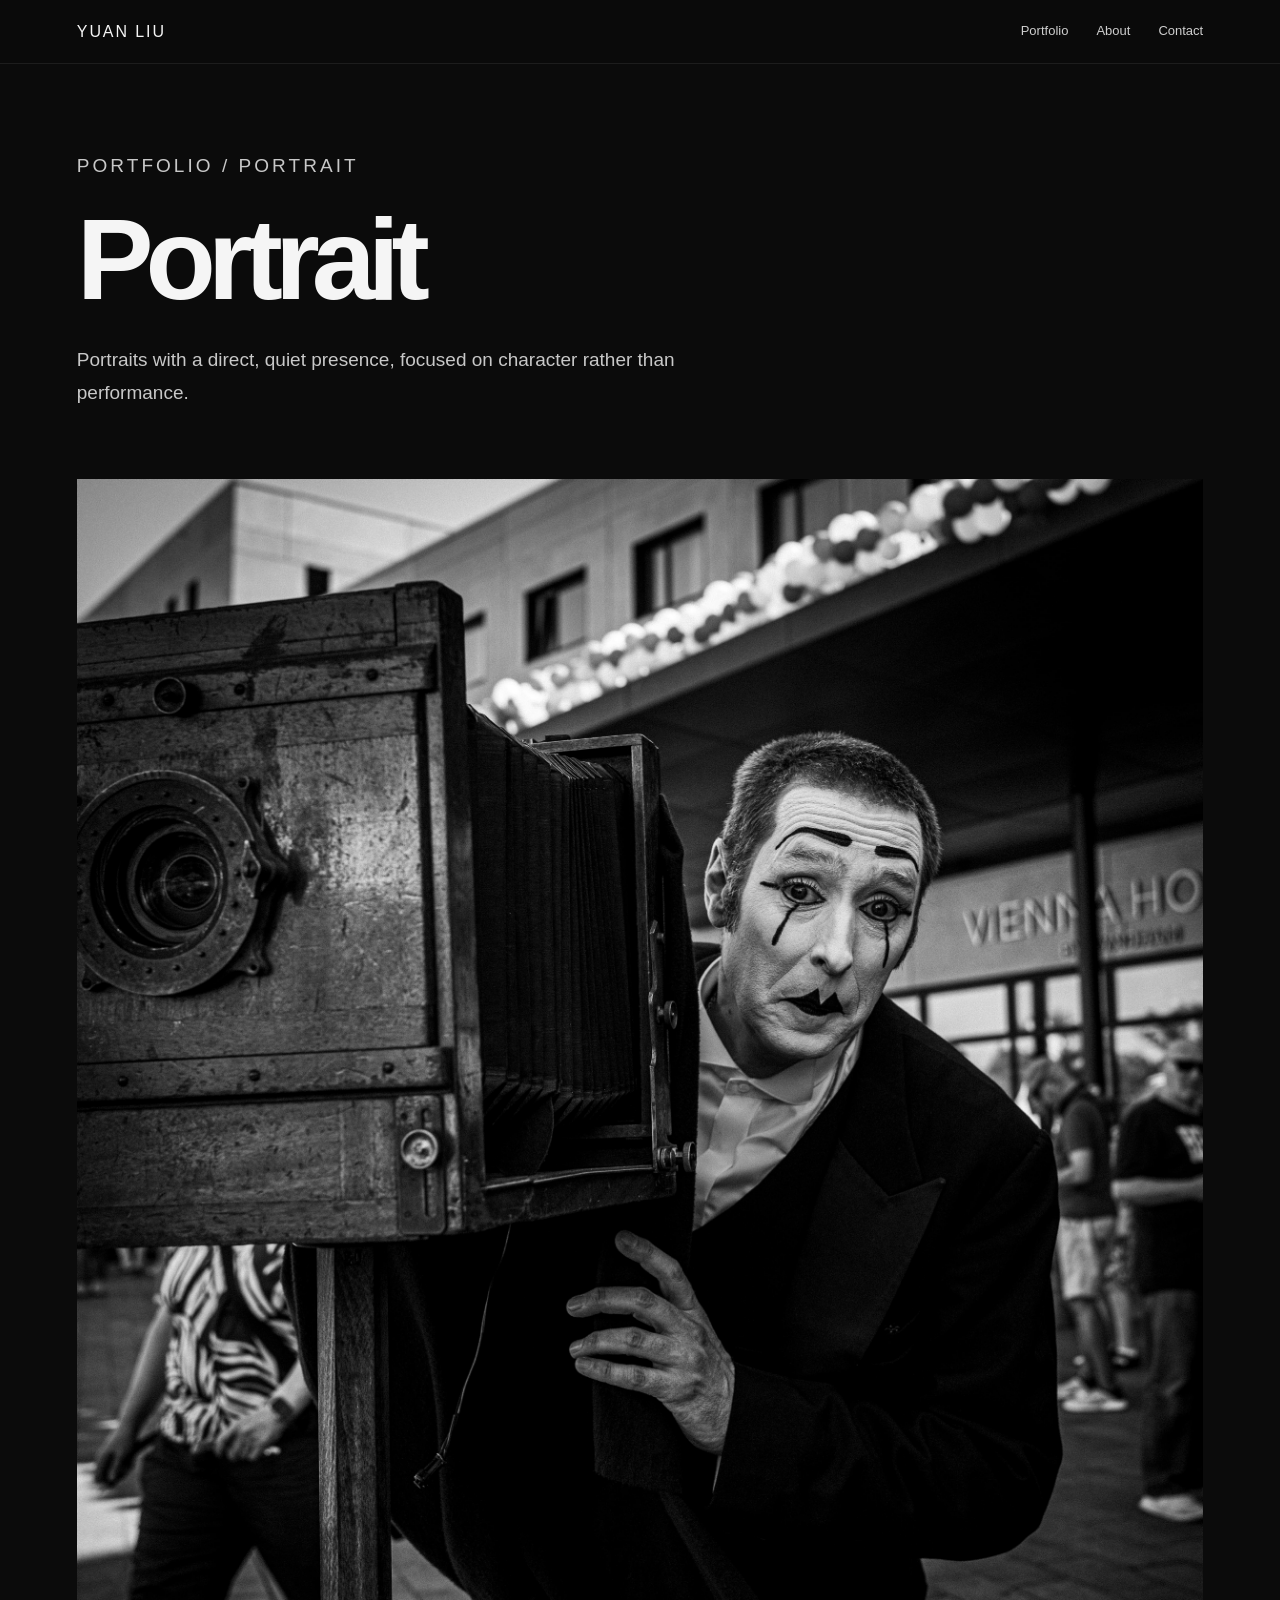
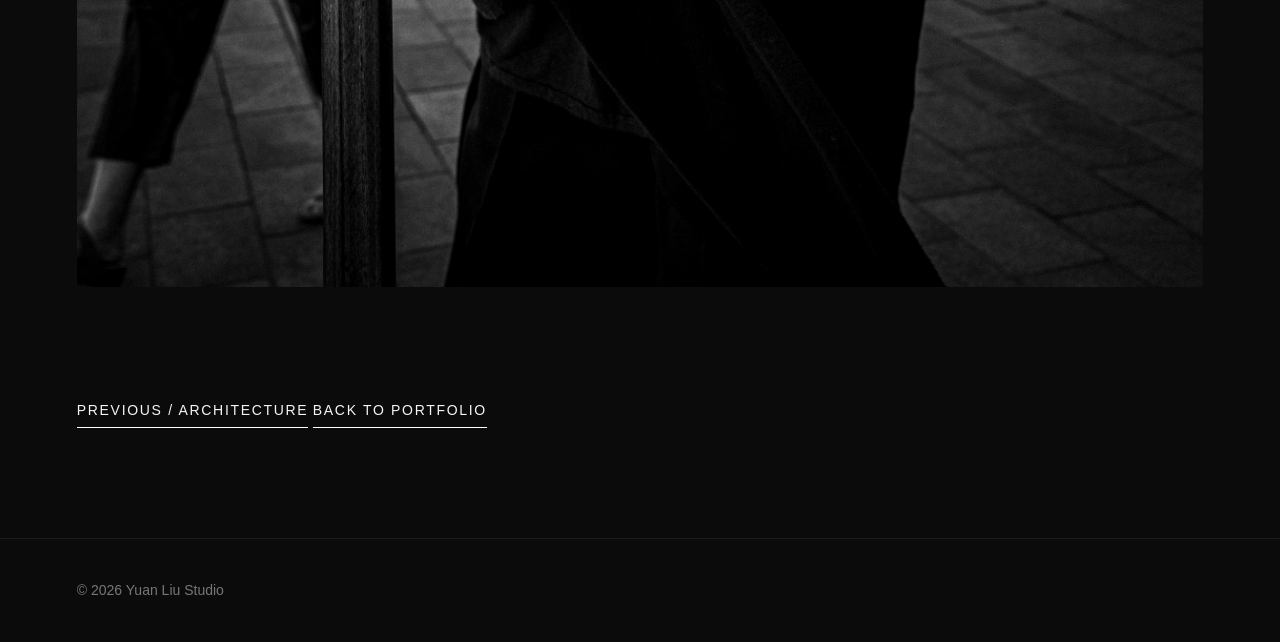
==== portrait.html @ 33d8b7b3 "Add project navigation to portrait page" ====
<!DOCTYPE html>
<html lang="en">
<head>
  <meta charset="UTF-8" />
  <meta name="viewport" content="width=device-width, initial-scale=1.0" />

  <title>Portrait — Yuan Liu Studio</title>
  <meta name="description" content="Portrait photography by Yuan Liu Studio." />

  <link rel="stylesheet" href="style.css" />
</head>

<body>
  <header class="site-header">
    <div class="logo">
      <a href="index.html">Yuan Liu</a>
    </div>
    <nav>
      <a href="index.html#portfolio">Portfolio</a>
      <a href="index.html#about">About</a>
      <a href="index.html#contact">Contact</a>
    </nav>
  </header>

  <main>
    <section class="project-hero">
      <p class="eyebrow">Portfolio / Portrait</p>
      <h1>Portrait</h1>
      <p>
        Portraits with a direct, quiet presence, focused on character rather than performance.
      </p>
    </section>

    <section class="project-gallery">
      <figure>
        <img src="images/portrait-01.jpg" alt="Portrait photography by Yuan Liu">
      </figure>
    </section>

   <section class="project-nav project-nav-grid">
  <a href="architecture.html">Previous / Architecture</a>
  <a href="index.html#portfolio">Back to Portfolio</a>
</section>
  </main>

  <footer>
    <p>© 2026 Yuan Liu Studio</p>
  </footer>
</body>
</html>
---- style.css ----
* {
  box-sizing: border-box;
  margin: 0;
  padding: 0;
}

html {
  scroll-behavior: smooth;
}

body {
  font-family: Arial, Helvetica, sans-serif;
  background: #0b0b0b;
  color: #f5f5f5;
  line-height: 1.6;
}

a {
  color: inherit;
  text-decoration: none;
}

.site-header {
  position: fixed;
  top: 0;
  left: 0;
  width: 100%;
  height: 72px;
  padding: 0 6vw;
  display: flex;
  align-items: center;
  justify-content: space-between;
  background: rgba(11, 11, 11, 0.85);
  backdrop-filter: blur(12px);
  border-bottom: 1px solid rgba(255, 255, 255, 0.08);
  z-index: 10;
}

.logo {
  font-size: 18px;
  letter-spacing: 0.08em;
  text-transform: uppercase;
}

nav {
  display: flex;
  gap: 28px;
}

nav a {
  font-size: 14px;
  color: #cfcfcf;
  transition: color 0.2s ease;
}

nav a:hover {
  color: #ffffff;
}

.hero {
  min-height: 100vh;
  padding: 160px 6vw 80px;
  display: flex;
  flex-direction: column;
  justify-content: center;
  max-width: 1100px;
}

.eyebrow {
  font-size: 13px;
  color: #a0a0a0;
  text-transform: uppercase;
  letter-spacing: 0.16em;
  margin-bottom: 24px;
}

h1 {
  font-size: clamp(48px, 8vw, 110px);
  line-height: 0.95;
  letter-spacing: -0.06em;
  max-width: 950px;
  margin-bottom: 32px;
}

.hero-text {
  max-width: 560px;
  font-size: 18px;
  color: #c8c8c8;
  margin-bottom: 40px;
}

.button {
  width: fit-content;
  padding: 14px 22px;
  border: 1px solid #ffffff;
  font-size: 14px;
  text-transform: uppercase;
  letter-spacing: 0.12em;
  transition: all 0.2s ease;
}

.button:hover {
  background: #ffffff;
  color: #0b0b0b;
}

.section {
  padding: 120px 6vw;
  border-top: 1px solid rgba(255, 255, 255, 0.08);
}

.section-title {
  margin-bottom: 48px;
}

.section-title p {
  color: #999999;
  font-size: 13px;
  text-transform: uppercase;
  letter-spacing: 0.16em;
  margin-bottom: 10px;
}

h2 {
  font-size: clamp(36px, 5vw, 72px);
  line-height: 1;
  letter-spacing: -0.04em;
}

.grid {
  display: grid;
  grid-template-columns: repeat(3, 1fr);
  gap: 28px;
}

.card {
  border: 1px solid rgba(255, 255, 255, 0.1);
  padding: 18px;
  background: #111111;
}

.image-placeholder {
  aspect-ratio: 4 / 5;
  background: linear-gradient(135deg, #1c1c1c, #3a3a3a);
  margin-bottom: 22px;
}
.portfolio-image {
  width: 100% !important;
  height: auto !important;
  aspect-ratio: auto !important;
  object-fit: contain !important;
  display: block !important;
  margin-bottom: 22px !important;
  filter: none !important;
}

.card h3 {
  font-size: 22px;
  margin-bottom: 10px;
}

.card p {
  color: #b8b8b8;
  font-size: 15px;
}

.about p,
.contact p {
  max-width: 720px;
  font-size: 20px;
  color: #c8c8c8;
}

.contact a {
  display: inline-block;
  margin-top: 24px;
  font-size: 22px;
  border-bottom: 1px solid #ffffff;
}

footer {
  padding: 40px 6vw;
  color: #777777;
  font-size: 14px;
  border-top: 1px solid rgba(255, 255, 255, 0.08);
}

@media (max-width: 800px) {
  .site-header {
    height: auto;
    padding: 22px 6vw;
    flex-direction: column;
    align-items: flex-start;
    gap: 16px;
  }

  nav {
    gap: 18px;
  }

  .hero {
    padding-top: 180px;
  }

  .grid {
    grid-template-columns: 1fr;
  }

  h1 {
    font-size: 52px;
  }
}
/* Portfolio refinement */

.grid {
  display: grid;
  grid-template-columns: repeat(3, minmax(0, 1fr));
  gap: clamp(32px, 4vw, 64px);
  align-items: start;
}

.card {
  border: none !important;
  background: transparent !important;
  padding: 0 !important;
}

.portfolio-image {
  width: 100% !important;
  height: auto !important;
  aspect-ratio: auto !important;
  object-fit: contain !important;
  display: block !important;
  margin-bottom: 26px !important;
  filter: none !important;
  background: #111111;
}

.card h3 {
  font-size: 22px;
  line-height: 1.1;
  margin-bottom: 14px;
  font-weight: 600;
  letter-spacing: -0.02em;
}

.card p {
  max-width: 360px;
  color: #b8b8b8;
  font-size: 15px;
  line-height: 1.7;
}

.card:hover .portfolio-image {
  opacity: 0.92;
  transition: opacity 0.25s ease;
}

@media (max-width: 900px) {
  .grid {
    grid-template-columns: 1fr;
    gap: 72px;
  }

  .card p {
    max-width: 100%;
  }
}
/* Hero refinement */

.hero {
  max-width: none !important;
  min-height: 100vh;
  padding: 150px 6vw 90px !important;
  display: grid !important;
  grid-template-columns: 0.9fr 1.1fr;
  gap: clamp(40px, 6vw, 96px);
  align-items: center;
}

.hero-copy {
  max-width: 760px;
}

.hero-visual {
  margin: 0;
}

.hero-visual img {
  width: 100%;
  height: auto;
  display: block;
}

@media (max-width: 900px) {
  .hero {
    grid-template-columns: 1fr;
    padding-top: 180px !important;
  }

  .hero-visual {
    order: -1;
  }
}
/* Hero correction: quieter and cleaner */

.hero {
  min-height: auto !important;
  padding: 140px 6vw 110px !important;
  display: grid !important;
  grid-template-columns: 1fr 0.82fr !important;
  gap: clamp(48px, 7vw, 120px) !important;
  align-items: start !important;
}

.hero-copy {
  max-width: 760px !important;
  position: relative;
  z-index: 2;
}

.hero h1 {
  font-size: clamp(56px, 6.8vw, 92px) !important;
  line-height: 0.95 !important;
  letter-spacing: -0.06em !important;
  margin-bottom: 34px !important;
}

.hero-text {
  max-width: 620px !important;
  margin-bottom: 38px !important;
}

.button {
  position: relative;
  z-index: 3;
}

.hero-visual {
  margin: 20px 0 0 0 !important;
  max-width: 520px !important;
  justify-self: end !important;
}

.hero-visual img {
  width: 100% !important;
  height: auto !important;
  display: block !important;
}

@media (max-width: 900px) {
  .hero {
    grid-template-columns: 1fr !important;
    padding: 130px 6vw 80px !important;
  }

  .hero h1 {
    font-size: clamp(46px, 13vw, 72px) !important;
  }

  .hero-visual {
    max-width: 100% !important;
    justify-self: start !important;
    margin-top: 48px !important;
  }
}
/* Final hero typography refinement */

.hero h1 {
  font-size: clamp(52px, 6vw, 82px) !important;
  line-height: 0.98 !important;
  letter-spacing: -0.055em !important;
  max-width: 720px !important;
}

.hero-text {
  font-size: 17px !important;
  line-height: 1.7 !important;
  color: #c9c9c9 !important;
  max-width: 560px !important;
}

.eyebrow {
  color: #9a9a9a !important;
}

.site-header {
  height: 64px !important;
}

.logo {
  font-size: 16px !important;
  letter-spacing: 0.12em !important;
}

nav a {
  font-size: 13px !important;
}
/* Hero version: larger image, stronger visual presence */

.hero {
  min-height: calc(100vh - 64px) !important;
  padding: 125px 5.5vw 105px !important;
  display: grid !important;
  grid-template-columns: minmax(360px, 0.78fr) minmax(560px, 1.22fr) !important;
  gap: clamp(56px, 7vw, 130px) !important;
  align-items: center !important;
}

.hero-copy {
  max-width: 700px !important;
  position: relative;
  z-index: 2;
}

.hero h1 {
  font-size: clamp(58px, 6.4vw, 94px) !important;
  line-height: 0.96 !important;
  letter-spacing: -0.06em !important;
  max-width: 700px !important;
  margin-bottom: 34px !important;
}

.hero-text {
  font-size: 17px !important;
  line-height: 1.7 !important;
  color: #c9c9c9 !important;
  max-width: 560px !important;
  margin-bottom: 38px !important;
}

.hero-visual {
  margin: 0 !important;
  width: 100% !important;
  max-width: 820px !important;
  justify-self: end !important;
}

.hero-visual img {
  width: 100% !important;
  height: auto !important;
  display: block !important;
}

.button {
  position: relative;
  z-index: 3;
}

@media (max-width: 1050px) {
  .hero {
    grid-template-columns: 1fr !important;
    padding: 120px 6vw 85px !important;
    min-height: auto !important;
  }

  .hero h1 {
    font-size: clamp(48px, 12vw, 76px) !important;
    max-width: 760px !important;
  }

  .hero-visual {
    max-width: 100% !important;
    justify-self: start !important;
    margin-top: 48px !important;
  }
}
/* Mobile refinement */

@media (max-width: 700px) {
  .site-header {
    height: auto !important;
    padding: 20px 6vw !important;
    flex-direction: column !important;
    align-items: flex-start !important;
    gap: 16px !important;
  }

  nav {
    gap: 20px !important;
    flex-wrap: wrap !important;
  }

  nav a {
    font-size: 13px !important;
  }

  .hero {
    padding: 130px 6vw 72px !important;
    gap: 42px !important;
  }

  .hero h1 {
    font-size: clamp(44px, 15vw, 64px) !important;
    line-height: 0.98 !important;
    letter-spacing: -0.055em !important;
  }

  .hero-text {
    font-size: 16px !important;
    line-height: 1.7 !important;
  }

  .hero-visual {
    margin-top: 20px !important;
  }

  .section {
    padding: 82px 6vw !important;
  }

  h2 {
    font-size: clamp(38px, 13vw, 58px) !important;
  }

  .grid {
    grid-template-columns: 1fr !important;
    gap: 64px !important;
  }

  .card p {
    font-size: 15px !important;
    line-height: 1.7 !important;
  }
}
/* Contact links */

.contact-links {
  display: flex;
  flex-direction: column;
  align-items: flex-start;
  gap: 14px;
  margin-top: 24px;
}

.contact-links a {
  font-size: 22px;
  border-bottom: 1px solid #ffffff;
  width: fit-content;
}

.contact-links a:hover {
  opacity: 0.7;
}

@media (max-width: 700px) {
  .contact-links a {
    font-size: 18px;
  }
}
/* Refined contact section */

.contact-links {
  display: grid !important;
  grid-template-columns: 1fr !important;
  gap: 0 !important;
  max-width: 720px !important;
  margin-top: 36px !important;
}

.contact-link {
  display: flex !important;
  align-items: center !important;
  justify-content: space-between !important;
  gap: 32px !important;
  padding: 20px 0 !important;
  border-bottom: 1px solid rgba(255, 255, 255, 0.22) !important;
  text-decoration: none !important;
  font-size: 18px !important;
  line-height: 1.4 !important;
}

.contact-link:first-child {
  border-top: 1px solid rgba(255, 255, 255, 0.22) !important;
}

.contact-link span {
  color: #8f8f8f !important;
  font-size: 12px !important;
  letter-spacing: 0.16em !important;
  text-transform: uppercase !important;
  min-width: 120px !important;
}

.contact-link strong {
  color: #f5f5f5 !important;
  font-size: clamp(18px, 2vw, 24px) !important;
  font-weight: 400 !important;
  text-align: right !important;
}

.contact-link:hover strong {
  opacity: 0.7 !important;
}

@media (max-width: 700px) {
  .contact-link {
    align-items: flex-start !important;
    flex-direction: column !important;
    gap: 8px !important;
    padding: 18px 0 !important;
  }

  .contact-link strong {
    text-align: left !important;
    font-size: 18px !important;
  }
}
/* Refined about section */

.about-layout {
  display: grid !important;
  grid-template-columns: 1.2fr 0.8fr !important;
  gap: clamp(48px, 7vw, 120px) !important;
  align-items: start !important;
  max-width: 1180px !important;
}

.about-main {
  max-width: 760px !important;
}

.about-main p {
  font-size: clamp(22px, 2.4vw, 34px) !important;
  line-height: 1.35 !important;
  letter-spacing: -0.035em !important;
  color: #f1f1f1 !important;
  margin-bottom: 30px !important;
}

.about-details {
  border-top: 1px solid rgba(255, 255, 255, 0.22) !important;
}

.about-details div {
  padding: 22px 0 !important;
  border-bottom: 1px solid rgba(255, 255, 255, 0.16) !important;
}

.about-details span {
  display: block !important;
  color: #8f8f8f !important;
  font-size: 12px !important;
  letter-spacing: 0.16em !important;
  text-transform: uppercase !important;
  margin-bottom: 8px !important;
}

.about-details strong {
  display: block !important;
  color: #f5f5f5 !important;
  font-size: 17px !important;
  font-weight: 400 !important;
  line-height: 1.5 !important;
}

@media (max-width: 900px) {
  .about-layout {
    grid-template-columns: 1fr !important;
    gap: 48px !important;
  }

  .about-main p {
    font-size: 22px !important;
    line-height: 1.45 !important;
  }
}
/* Final contact refinement */

.contact p {
  max-width: 680px !important;
  font-size: 20px !important;
  color: #c8c8c8 !important;
}

.contact-links {
  display: grid !important;
  grid-template-columns: 1fr !important;
  gap: 0 !important;
  max-width: 760px !important;
  margin-top: 42px !important;
}

.contact-link {
  display: grid !important;
  grid-template-columns: 160px 1fr !important;
  align-items: center !important;
  gap: 32px !important;
  padding: 24px 0 !important;
  border-top: none !important;
  border-bottom: 1px solid rgba(255, 255, 255, 0.22) !important;
  text-decoration: none !important;
}

.contact-link:first-child {
  border-top: 1px solid rgba(255, 255, 255, 0.22) !important;
}

.contact-link span {
  color: #8f8f8f !important;
  font-size: 12px !important;
  letter-spacing: 0.16em !important;
  text-transform: uppercase !important;
}

.contact-link strong {
  color: #f5f5f5 !important;
  font-size: clamp(18px, 2.1vw, 26px) !important;
  font-weight: 400 !important;
  line-height: 1.35 !important;
  text-align: left !important;
}

.contact-link:hover strong {
  opacity: 0.68 !important;
}

@media (max-width: 700px) {
  .contact-links {
    margin-top: 32px !important;
  }

  .contact-link {
    grid-template-columns: 1fr !important;
    gap: 8px !important;
    padding: 20px 0 !important;
  }

  .contact-link strong {
    font-size: 18px !important;
    word-break: break-word !important;
  }
}
/* Final about refinement */

.about-layout {
  display: grid !important;
  grid-template-columns: 1.15fr 0.85fr !important;
  gap: clamp(56px, 8vw, 130px) !important;
  align-items: start !important;
  max-width: 1200px !important;
}

.about-main {
  max-width: 760px !important;
}

.about-main p {
  font-size: clamp(21px, 2.1vw, 30px) !important;
  line-height: 1.45 !important;
  letter-spacing: -0.035em !important;
  color: #f1f1f1 !important;
  margin-bottom: 34px !important;
}

.about-details {
  border-top: 1px solid rgba(255, 255, 255, 0.22) !important;
}

.about-details div {
  padding: 22px 0 !important;
  border-bottom: 1px solid rgba(255, 255, 255, 0.16) !important;
}

.about-details span {
  display: block !important;
  color: #8f8f8f !important;
  font-size: 12px !important;
  letter-spacing: 0.16em !important;
  text-transform: uppercase !important;
  margin-bottom: 8px !important;
}

.about-details strong {
  display: block !important;
  color: #f5f5f5 !important;
  font-size: 17px !important;
  font-weight: 400 !important;
  line-height: 1.5 !important;
}

@media (max-width: 900px) {
  .about-layout {
    grid-template-columns: 1fr !important;
    gap: 52px !important;
  }

  .about-main p {
    font-size: 21px !important;
    line-height: 1.5 !important;
  }
}
/* Smaller and quieter about typography */

.about-refined .section-title h2 {
  font-size: clamp(48px, 5.2vw, 76px) !important;
  line-height: 1 !important;
}

.about-main {
  max-width: 700px !important;
}

.about-main p {
  font-size: clamp(18px, 1.65vw, 24px) !important;
  line-height: 1.58 !important;
  letter-spacing: -0.025em !important;
  color: #eeeeee !important;
  margin-bottom: 26px !important;
}

.about-layout {
  display: grid !important;
  grid-template-columns: 1.1fr 0.9fr !important;
  gap: clamp(56px, 8vw, 130px) !important;
  align-items: start !important;
  max-width: 1180px !important;
}

.about-details strong {
  font-size: 16px !important;
  line-height: 1.5 !important;
}

@media (max-width: 900px) {
  .about-main p {
    font-size: 18px !important;
    line-height: 1.6 !important;
  }

  .about-refined .section-title h2 {
    font-size: clamp(42px, 13vw, 60px) !important;
  }
}
/* Final mobile refinement */

@media (max-width: 700px) {
  body {
    overflow-x: hidden !important;
  }

  .site-header {
    height: auto !important;
    padding: 18px 6vw !important;
    flex-direction: column !important;
    align-items: flex-start !important;
    gap: 14px !important;
  }

  .logo {
    font-size: 15px !important;
    letter-spacing: 0.12em !important;
  }

  nav {
    gap: 18px !important;
    flex-wrap: wrap !important;
  }

  nav a {
    font-size: 13px !important;
  }

  .hero {
    grid-template-columns: 1fr !important;
    padding: 130px 6vw 76px !important;
    gap: 44px !important;
    min-height: auto !important;
  }

  .hero h1 {
    font-size: clamp(42px, 14vw, 62px) !important;
    line-height: 0.98 !important;
    letter-spacing: -0.055em !important;
    max-width: 100% !important;
  }

  .hero-text {
    font-size: 16px !important;
    line-height: 1.7 !important;
    max-width: 100% !important;
  }

  .button {
    font-size: 12px !important;
    padding: 13px 18px !important;
  }

  .hero-visual {
    max-width: 100% !important;
    margin-top: 10px !important;
  }

  .section {
    padding: 78px 6vw !important;
  }

  .section-title {
    margin-bottom: 36px !important;
  }

  .section-title p {
    font-size: 12px !important;
  }

  h2 {
    font-size: clamp(40px, 13vw, 58px) !important;
    line-height: 1 !important;
  }

  .grid {
    grid-template-columns: 1fr !important;
    gap: 64px !important;
  }

  .card h3 {
    font-size: 22px !important;
  }

  .card p {
    font-size: 15px !important;
    line-height: 1.7 !important;
  }

  .about-layout {
    grid-template-columns: 1fr !important;
    gap: 48px !important;
  }

  .about-main p {
    font-size: 18px !important;
    line-height: 1.6 !important;
    letter-spacing: -0.015em !important;
  }

  .about-details strong {
    font-size: 15px !important;
  }

  .contact p {
    font-size: 17px !important;
    line-height: 1.6 !important;
  }

  .contact-link {
    grid-template-columns: 1fr !important;
    gap: 8px !important;
    padding: 20px 0 !important;
  }

  .contact-link strong {
    font-size: 18px !important;
    word-break: break-word !important;
  }

  footer {
    padding: 34px 6vw !important;
    font-size: 13px !important;
  }
}
/* Project pages */

.project-hero {
  padding: 150px 6vw 70px !important;
  max-width: 980px !important;
}

.project-hero h1 {
  font-size: clamp(64px, 9vw, 130px) !important;
  line-height: 0.92 !important;
  letter-spacing: -0.07em !important;
  margin-bottom: 32px !important;
}

.project-hero p {
  max-width: 620px !important;
  font-size: 19px !important;
  line-height: 1.7 !important;
  color: #c8c8c8 !important;
}

.project-gallery {
  padding: 0 6vw 110px !important;
}

.project-gallery figure {
  margin: 0 !important;
  max-width: 1200px !important;
}

.project-gallery img {
  width: 100% !important;
  height: auto !important;
  display: block !important;
}

.project-nav {
  padding: 0 6vw 110px !important;
}

.project-nav a {
  display: inline-block !important;
  font-size: 14px !important;
  letter-spacing: 0.12em !important;
  text-transform: uppercase !important;
  border-bottom: 1px solid #ffffff !important;
  padding-bottom: 6px !important;
}

@media (max-width: 700px) {
  .project-hero {
    padding: 130px 6vw 56px !important;
  }

  .project-hero h1 {
    font-size: clamp(54px, 18vw, 86px) !important;
  }

  .project-hero p {
    font-size: 17px !important;
  }

  .project-gallery {
    padding-bottom: 82px !important;
  }
}
/* Clickable portfolio cards */

.portfolio-card-link {
  display: block !important;
  color: inherit !important;
  text-decoration: none !important;
}

.portfolio-card-link:hover .portfolio-image {
  opacity: 0.82 !important;
}

.portfolio-card-link:hover h3 {
  opacity: 0.72 !important;
}
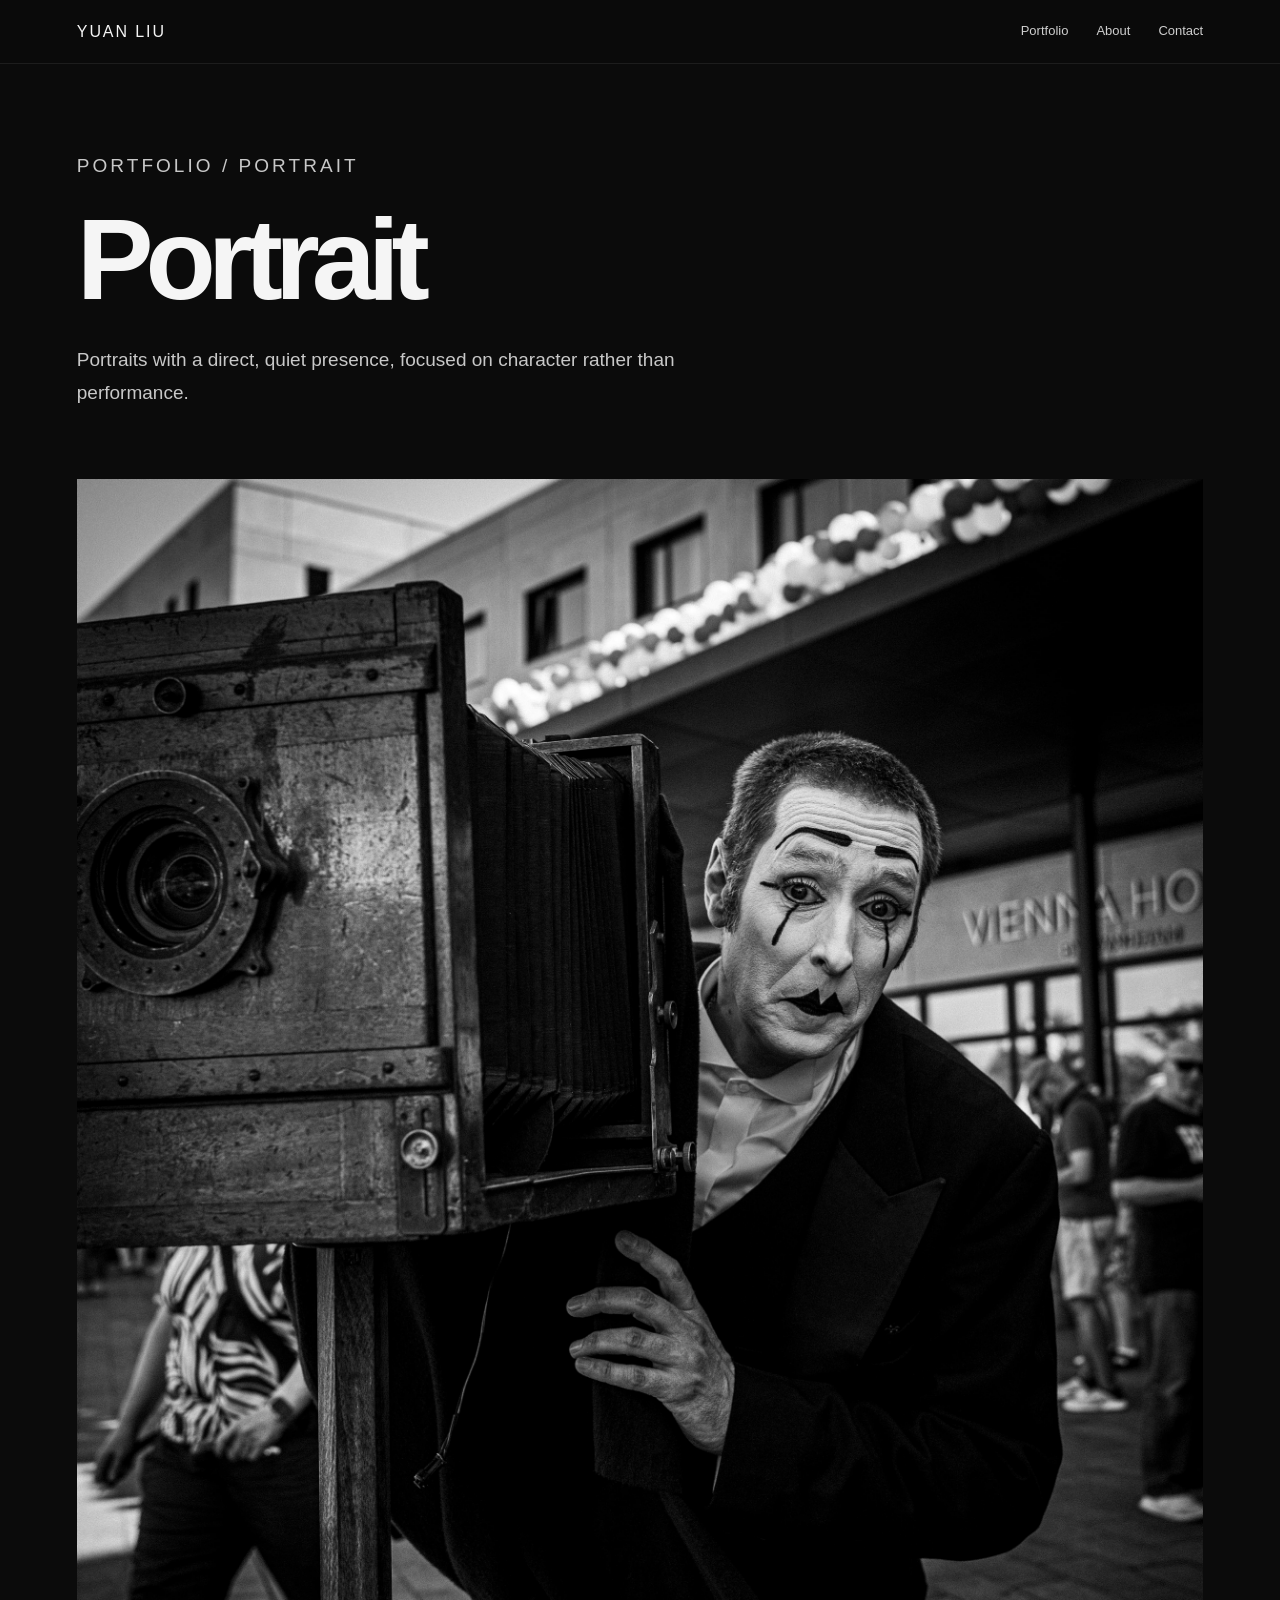
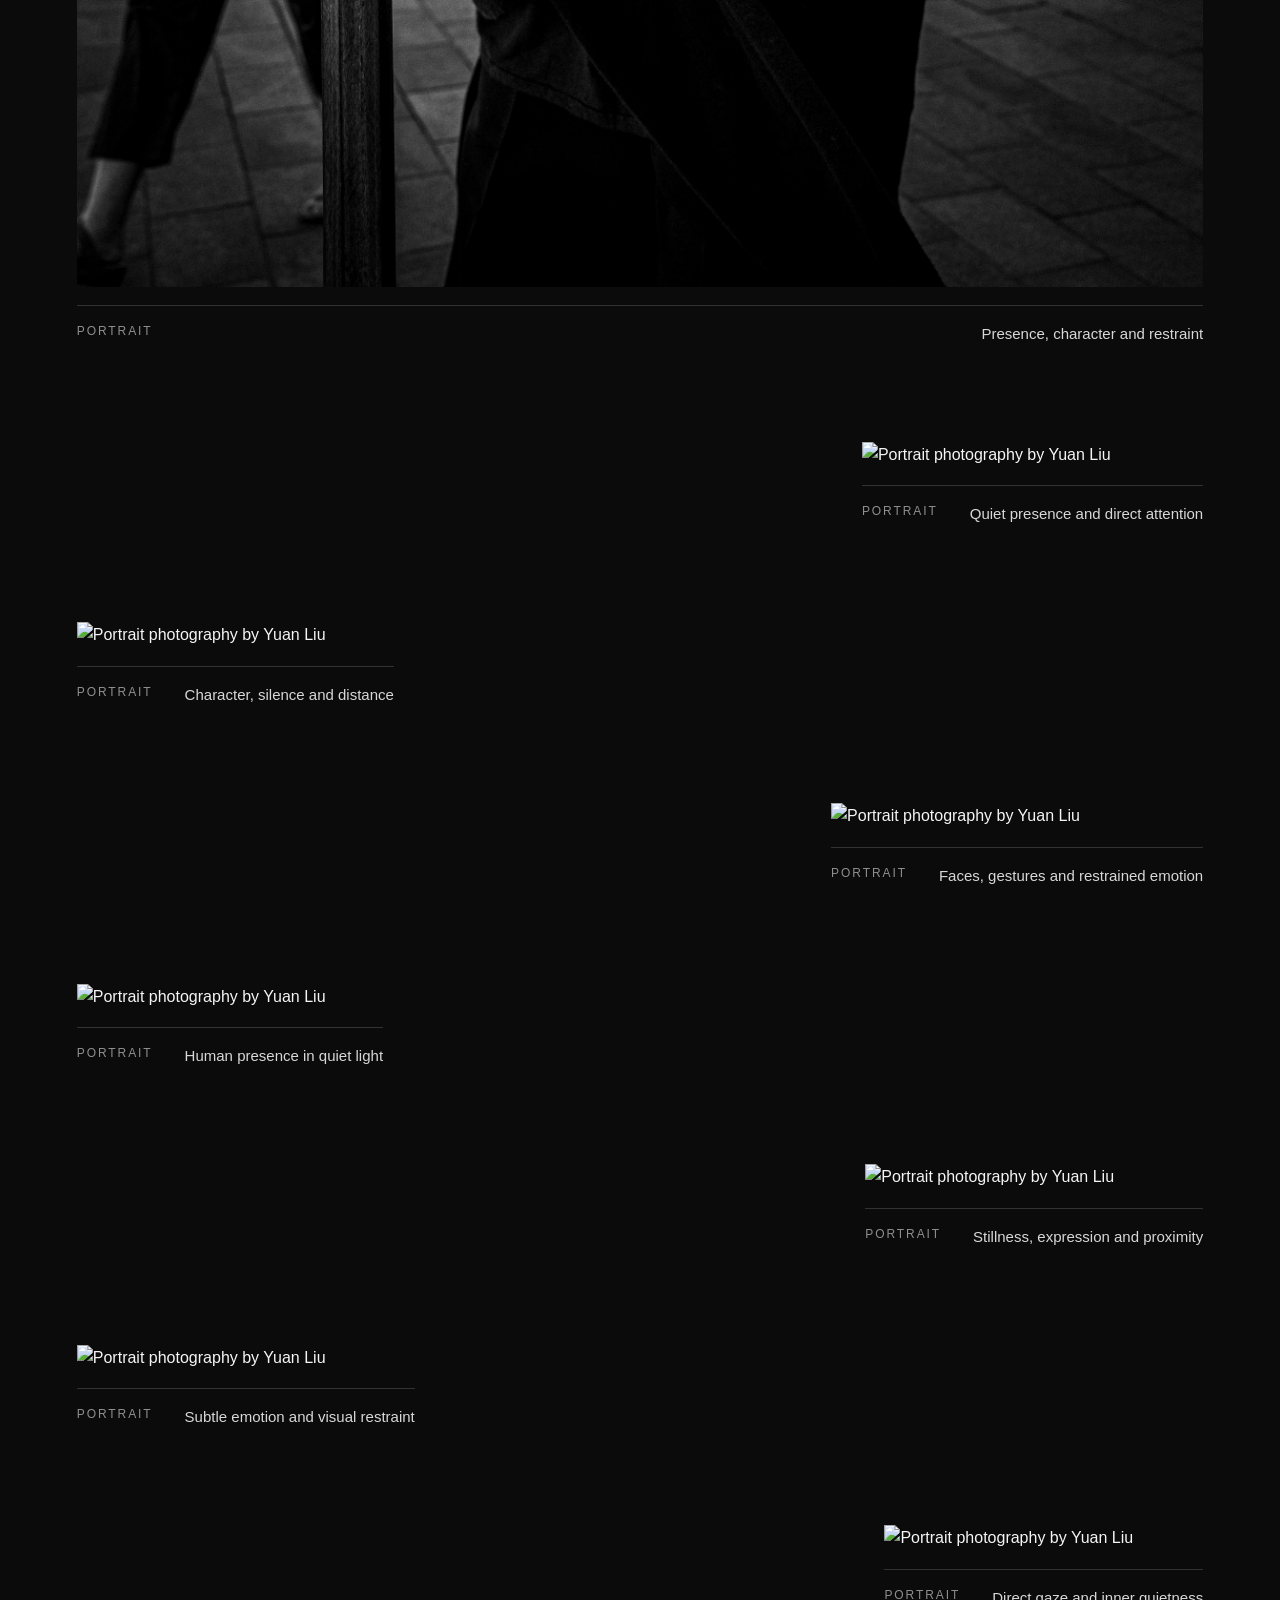
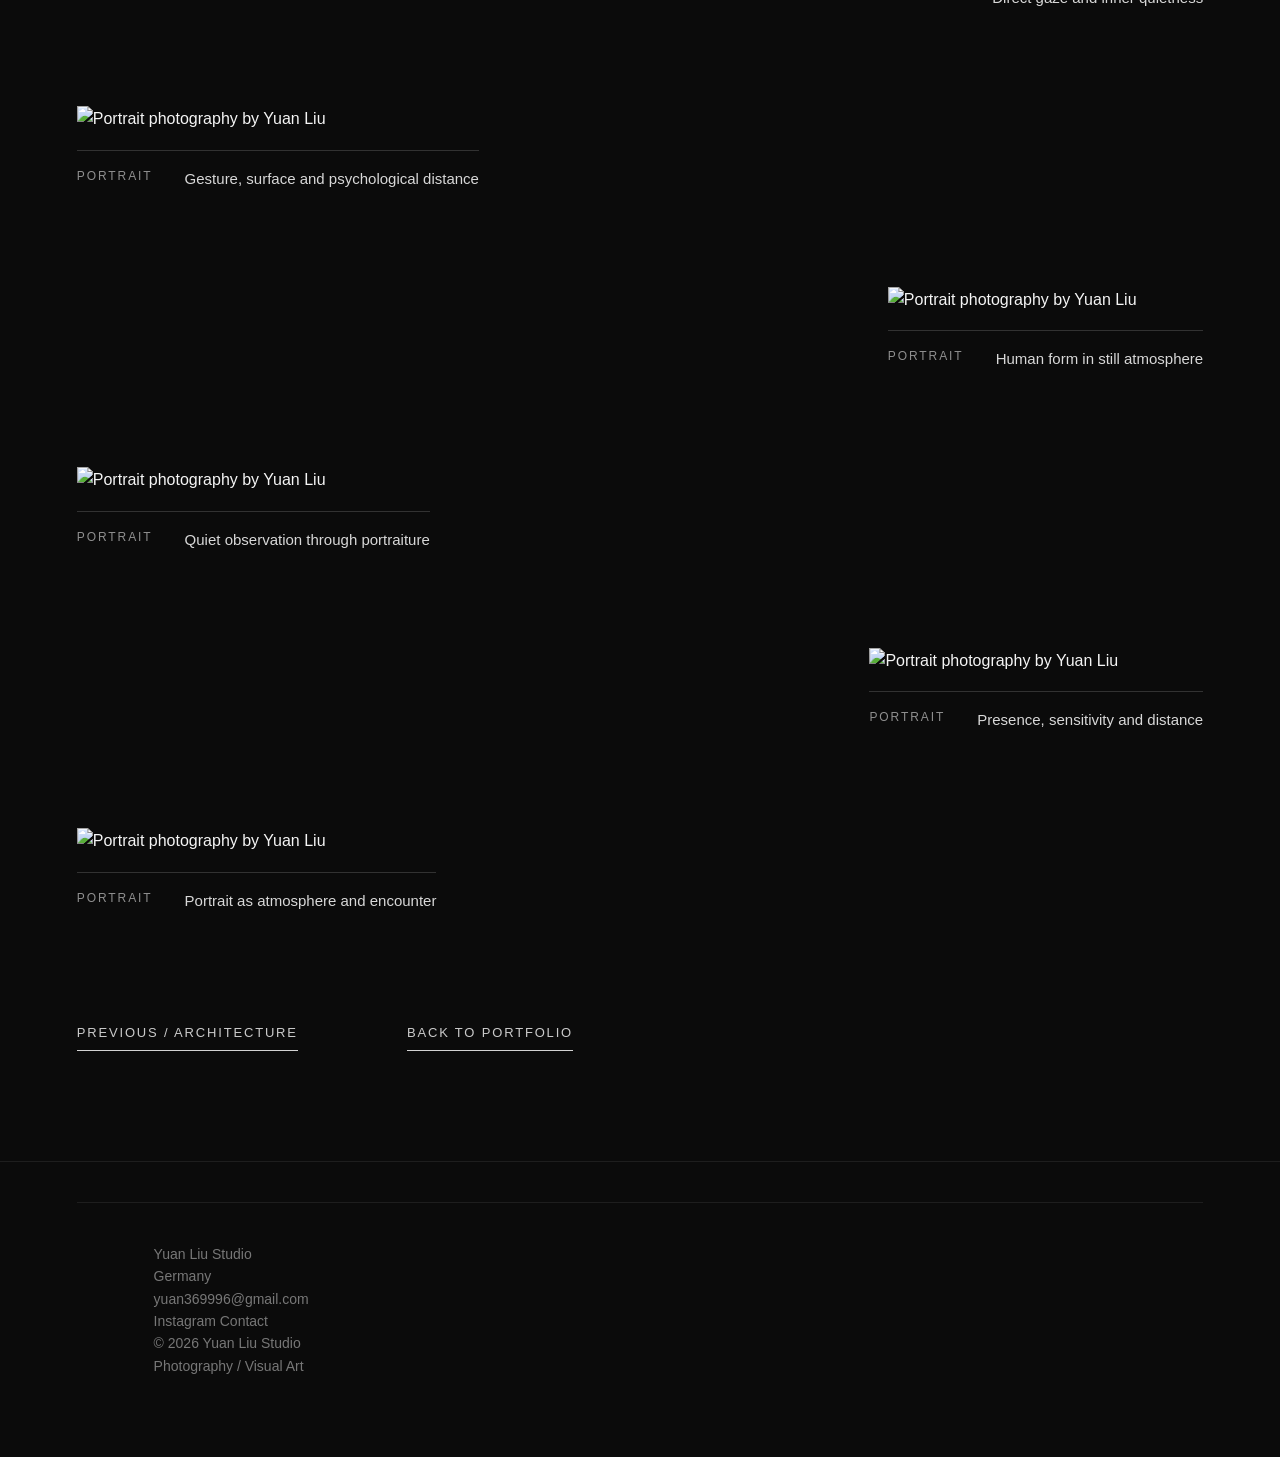
==== commit 8c880db5: "Update footer contact section" ====
--- a/portrait.html
+++ b/portrait.html
@@ -7,6 +7,7 @@
   <title>Portrait — Yuan Liu Studio</title>
   <meta name="description" content="Portrait photography by Yuan Liu Studio." />
 
+  <link rel="icon" type="image/svg+xml" href="favicon.svg" />
   <link rel="stylesheet" href="style.css" />
 </head>
 
@@ -31,11 +32,111 @@
       </p>
     </section>
 
-    <section class="project-gallery">
-      <figure>
-        <img src="images/portrait-01.jpg" alt="Portrait photography by Yuan Liu">
-      </figure>
-    </section>
+  <section class="project-gallery project-gallery-series">
+  <figure class="project-image-block">
+    <img src="images/portrait-01.jpg" alt="Portrait photography by Yuan Liu">
+    <figcaption>
+      <span>Portrait</span>
+      <strong>Presence, character and restraint</strong>
+    </figcaption>
+  </figure>
+
+  <figure class="project-image-block">
+    <img src="images/portrait-02.jpg" alt="Portrait photography by Yuan Liu">
+    <figcaption>
+      <span>Portrait</span>
+      <strong>Quiet presence and direct attention</strong>
+    </figcaption>
+  </figure>
+
+  <figure class="project-image-block">
+    <img src="images/portrait-03.jpg" alt="Portrait photography by Yuan Liu">
+    <figcaption>
+      <span>Portrait</span>
+      <strong>Character, silence and distance</strong>
+    </figcaption>
+  </figure>
+
+  <figure class="project-image-block">
+    <img src="images/portrait-04.jpg" alt="Portrait photography by Yuan Liu">
+    <figcaption>
+      <span>Portrait</span>
+      <strong>Faces, gestures and restrained emotion</strong>
+    </figcaption>
+  </figure>
+
+  <figure class="project-image-block">
+    <img src="images/portrait-05.jpg" alt="Portrait photography by Yuan Liu">
+    <figcaption>
+      <span>Portrait</span>
+      <strong>Human presence in quiet light</strong>
+    </figcaption>
+  </figure>
+
+  <figure class="project-image-block">
+    <img src="images/portrait-06.jpg" alt="Portrait photography by Yuan Liu">
+    <figcaption>
+      <span>Portrait</span>
+      <strong>Stillness, expression and proximity</strong>
+    </figcaption>
+  </figure>
+
+  <figure class="project-image-block">
+    <img src="images/portrait-07.jpg" alt="Portrait photography by Yuan Liu">
+    <figcaption>
+      <span>Portrait</span>
+      <strong>Subtle emotion and visual restraint</strong>
+    </figcaption>
+  </figure>
+
+  <figure class="project-image-block">
+    <img src="images/portrait-08.jpg" alt="Portrait photography by Yuan Liu">
+    <figcaption>
+      <span>Portrait</span>
+      <strong>Direct gaze and inner quietness</strong>
+    </figcaption>
+  </figure>
+
+  <figure class="project-image-block">
+    <img src="images/portrait-09.jpg" alt="Portrait photography by Yuan Liu">
+    <figcaption>
+      <span>Portrait</span>
+      <strong>Gesture, surface and psychological distance</strong>
+    </figcaption>
+  </figure>
+
+  <figure class="project-image-block">
+    <img src="images/portrait-10.jpg" alt="Portrait photography by Yuan Liu">
+    <figcaption>
+      <span>Portrait</span>
+      <strong>Human form in still atmosphere</strong>
+    </figcaption>
+  </figure>
+
+  <figure class="project-image-block">
+    <img src="images/portrait-11.jpg" alt="Portrait photography by Yuan Liu">
+    <figcaption>
+      <span>Portrait</span>
+      <strong>Quiet observation through portraiture</strong>
+    </figcaption>
+  </figure>
+
+  <figure class="project-image-block">
+    <img src="images/portrait-12.jpg" alt="Portrait photography by Yuan Liu">
+    <figcaption>
+      <span>Portrait</span>
+      <strong>Presence, sensitivity and distance</strong>
+    </figcaption>
+  </figure>
+
+  <figure class="project-image-block">
+    <img src="images/portrait-13.jpg" alt="Portrait photography by Yuan Liu">
+    <figcaption>
+      <span>Portrait</span>
+      <strong>Portrait as atmosphere and encounter</strong>
+    </figcaption>
+  </figure>
+</section>
 
    <section class="project-nav project-nav-grid">
   <a href="architecture.html">Previous / Architecture</a>
@@ -44,7 +145,25 @@
   </main>
 
   <footer>
+   <footer class="site-footer">
+  <div class="footer-main">
+    <div class="footer-info">
+      <p>Yuan Liu Studio</p>
+      <p>Germany</p>
+      <a href="mailto:yuan369996@gmail.com">yuan369996@gmail.com</a>
+    </div>
+
+    <div class="footer-social">
+      <a href="https://www.instagram.com/yuanliustudio/" target="_blank" rel="noopener noreferrer">Instagram</a>
+      <a href="index.html#contact">Contact</a>
+    </div>
+  </div>
+
+  <div class="footer-bottom">
     <p>© 2026 Yuan Liu Studio</p>
+    <p>Photography / Visual Art</p>
+  </div>
+</footer>
   </footer>
 </body>
 </html>
--- a/style.css
+++ b/style.css
@@ -1039,3 +1039,506 @@
 .portfolio-card-link:hover h3 {
   opacity: 0.72 !important;
 }
+/* Project navigation refinement */
+
+.project-nav-grid {
+  display: flex !important;
+  align-items: center !important;
+  justify-content: space-between !important;
+  gap: 24px !important;
+  flex-wrap: wrap !important;
+}
+
+.project-nav-grid a {
+  color: #f5f5f5 !important;
+  opacity: 0.82 !important;
+}
+
+.project-nav-grid a:hover {
+  opacity: 1 !important;
+}
+
+@media (max-width: 700px) {
+  .project-nav-grid {
+    flex-direction: column !important;
+    align-items: flex-start !important;
+    gap: 18px !important;
+  }
+}
+/* More spacious project navigation */
+
+.project-nav-grid {
+  display: grid !important;
+  grid-template-columns: repeat(3, 1fr) !important;
+  gap: 32px !important;
+  align-items: center !important;
+  max-width: 980px !important;
+}
+
+.project-nav-grid a {
+  width: fit-content !important;
+  font-size: 13px !important;
+  letter-spacing: 0.14em !important;
+  white-space: nowrap !important;
+}
+
+.project-nav-grid a:nth-child(1) {
+  justify-self: start !important;
+}
+
+.project-nav-grid a:nth-child(2) {
+  justify-self: center !important;
+}
+
+.project-nav-grid a:nth-child(3) {
+  justify-self: end !important;
+}
+
+@media (max-width: 700px) {
+  .project-nav-grid {
+    grid-template-columns: 1fr !important;
+    gap: 22px !important;
+  }
+
+  .project-nav-grid a {
+    justify-self: start !important;
+    white-space: normal !important;
+  }
+}
+/* Project image captions */
+
+.project-image-block {
+  margin: 0 !important;
+}
+
+.project-image-block figcaption {
+  display: flex !important;
+  justify-content: space-between !important;
+  gap: 32px !important;
+  margin-top: 18px !important;
+  padding-top: 16px !important;
+  border-top: 1px solid rgba(255, 255, 255, 0.16) !important;
+  color: #b8b8b8 !important;
+}
+
+.project-image-block figcaption span {
+  font-size: 12px !important;
+  letter-spacing: 0.16em !important;
+  text-transform: uppercase !important;
+  color: #8f8f8f !important;
+}
+
+.project-image-block figcaption strong {
+  font-size: 15px !important;
+  font-weight: 400 !important;
+  color: #d8d8d8 !important;
+  text-align: right !important;
+}
+
+@media (max-width: 700px) {
+  .project-image-block figcaption {
+    flex-direction: column !important;
+    gap: 8px !important;
+  }
+
+  .project-image-block figcaption strong {
+    text-align: left !important;
+  }
+}
+/* Project gallery series */
+
+.project-gallery-series {
+  display: grid !important;
+  grid-template-columns: 1fr !important;
+  gap: 96px !important;
+}
+
+.project-gallery-series .project-image-block {
+  max-width: 1200px !important;
+}
+
+.project-gallery-series .project-image-block:nth-child(even) {
+  max-width: 980px !important;
+  margin-left: auto !important;
+}
+
+.project-gallery-series .project-image-block:nth-child(odd) {
+  margin-right: auto !important;
+}
+
+@media (max-width: 700px) {
+  .project-gallery-series {
+    gap: 64px !important;
+  }
+
+  .project-gallery-series .project-image-block,
+  .project-gallery-series .project-image-block:nth-child(even),
+  .project-gallery-series .project-image-block:nth-child(odd) {
+    max-width: 100% !important;
+    margin-left: 0 !important;
+    margin-right: 0 !important;
+  }
+}
+/* Portfolio card actions */
+
+.card-action {
+  display: inline-block !important;
+  margin-top: 22px !important;
+  font-size: 12px !important;
+  letter-spacing: 0.16em !important;
+  text-transform: uppercase !important;
+  color: #f5f5f5 !important;
+  border-bottom: 1px solid rgba(255, 255, 255, 0.7) !important;
+  padding-bottom: 6px !important;
+  opacity: 0.75 !important;
+  transition: opacity 0.2s ease, transform 0.2s ease !important;
+}
+
+.portfolio-card-link:hover .card-action {
+  opacity: 1 !important;
+  transform: translateX(4px) !important;
+}
+/* Hero image slider */
+
+.hero-slider {
+  position: relative !important;
+  overflow: hidden !important;
+}
+
+.hero-slider img {
+  width: 100% !important;
+  height: auto !important;
+  display: block !important;
+  transition: opacity 0.28s ease !important;
+}
+
+.hero-slider img.is-fading {
+  opacity: 0 !important;
+}
+
+.hero-caption {
+  margin-top: 14px !important;
+  color: #9a9a9a !important;
+  font-size: 12px !important;
+  letter-spacing: 0.14em !important;
+  text-transform: uppercase !important;
+}
+
+.hero-next {
+  position: absolute !important;
+  right: 18px !important;
+  bottom: 52px !important;
+  display: flex !important;
+  align-items: center !important;
+  gap: 10px !important;
+  padding: 11px 14px !important;
+  border: 1px solid rgba(255, 255, 255, 0.55) !important;
+  background: rgba(11, 11, 11, 0.62) !important;
+  color: #f5f5f5 !important;
+  backdrop-filter: blur(10px) !important;
+  font-size: 12px !important;
+  letter-spacing: 0.14em !important;
+  text-transform: uppercase !important;
+  cursor: pointer !important;
+  transition: opacity 0.2s ease, transform 0.2s ease, background 0.2s ease !important;
+}
+
+.hero-next:hover {
+  opacity: 1 !important;
+  transform: translateX(3px) !important;
+  background: rgba(245, 245, 245, 0.12) !important;
+}
+
+@media (max-width: 700px) {
+  .hero-next {
+    right: 14px !important;
+    bottom: 46px !important;
+    padding: 10px 13px !important;
+  }
+
+  .hero-caption {
+    font-size: 11px !important;
+  }
+}
+/* Hero image counter */
+
+.hero-counter {
+  position: absolute !important;
+  left: 18px !important;
+  bottom: 52px !important;
+  padding: 10px 12px !important;
+  background: rgba(11, 11, 11, 0.52) !important;
+  backdrop-filter: blur(10px) !important;
+  color: #d8d8d8 !important;
+  font-size: 12px !important;
+  letter-spacing: 0.14em !important;
+  border: 1px solid rgba(255, 255, 255, 0.22) !important;
+}
+
+@media (max-width: 700px) {
+  .hero-counter {
+    left: 14px !important;
+    bottom: 46px !important;
+    font-size: 11px !important;
+  }
+}
+/* Hero slider performance feedback */
+
+.hero-next:disabled {
+  opacity: 0.45 !important;
+  cursor: wait !important;
+  transform: none !important;
+}
+
+.hero-next.is-loading span:first-child::after {
+  content: "..." !important;
+}
+/* Exhibition detail refinement */
+
+.about-details strong br {
+  display: block !important;
+  margin-bottom: 8px !important;
+}
+
+.about-details div:has(span) strong {
+  word-break: normal !important;
+}
+/* Final mobile polish */
+
+@media (max-width: 700px) {
+  body {
+    overflow-x: hidden !important;
+  }
+
+  .site-header {
+    position: sticky !important;
+    top: 0 !important;
+    height: auto !important;
+    padding: 18px 6vw !important;
+    flex-direction: row !important;
+    align-items: center !important;
+    justify-content: space-between !important;
+    gap: 16px !important;
+  }
+
+  .logo {
+    font-size: 14px !important;
+    letter-spacing: 0.13em !important;
+    white-space: nowrap !important;
+  }
+
+  nav {
+    gap: 14px !important;
+    flex-wrap: nowrap !important;
+  }
+
+  nav a {
+    font-size: 12px !important;
+  }
+
+  .hero {
+    grid-template-columns: 1fr !important;
+    padding: 92px 6vw 78px !important;
+    gap: 44px !important;
+    min-height: auto !important;
+  }
+
+  .eyebrow {
+    font-size: 11px !important;
+    letter-spacing: 0.15em !important;
+    margin-bottom: 18px !important;
+  }
+
+  .hero h1 {
+    font-size: clamp(44px, 15vw, 64px) !important;
+    line-height: 0.98 !important;
+    letter-spacing: -0.055em !important;
+    max-width: 100% !important;
+    margin-bottom: 28px !important;
+  }
+
+  .hero-text {
+    font-size: 16px !important;
+    line-height: 1.7 !important;
+    max-width: 100% !important;
+    margin-bottom: 32px !important;
+  }
+
+  .button {
+    font-size: 12px !important;
+    padding: 13px 18px !important;
+  }
+
+  .hero-visual {
+    max-width: 100% !important;
+    margin-top: 4px !important;
+  }
+
+  .hero-caption {
+    font-size: 10px !important;
+    line-height: 1.5 !important;
+    margin-top: 12px !important;
+  }
+
+  .hero-counter {
+    left: 12px !important;
+    bottom: 44px !important;
+    font-size: 10px !important;
+    padding: 8px 10px !important;
+  }
+
+  .hero-next {
+    right: 12px !important;
+    bottom: 44px !important;
+    font-size: 10px !important;
+    padding: 8px 11px !important;
+  }
+
+  .section {
+    padding: 78px 6vw !important;
+  }
+
+  .section-title {
+    margin-bottom: 38px !important;
+  }
+
+  .section-title p {
+    font-size: 11px !important;
+    letter-spacing: 0.16em !important;
+  }
+
+  h2 {
+    font-size: clamp(40px, 14vw, 58px) !important;
+    line-height: 1 !important;
+  }
+
+  .grid {
+    grid-template-columns: 1fr !important;
+    gap: 68px !important;
+  }
+
+  .portfolio-image {
+    width: 100% !important;
+    height: auto !important;
+  }
+
+  .card h3 {
+    font-size: 22px !important;
+    margin-bottom: 12px !important;
+  }
+
+  .card p {
+    font-size: 15px !important;
+    line-height: 1.7 !important;
+  }
+
+  .card-action {
+    font-size: 11px !important;
+    margin-top: 18px !important;
+  }
+
+  .about-layout {
+    grid-template-columns: 1fr !important;
+    gap: 52px !important;
+  }
+
+  .about-main p {
+    font-size: 18px !important;
+    line-height: 1.62 !important;
+    letter-spacing: -0.015em !important;
+    margin-bottom: 24px !important;
+  }
+
+  .about-details div {
+    padding: 20px 0 !important;
+  }
+
+  .about-details span {
+    font-size: 11px !important;
+  }
+
+  .about-details strong {
+    font-size: 15px !important;
+    line-height: 1.55 !important;
+  }
+
+  .contact p {
+    font-size: 17px !important;
+    line-height: 1.65 !important;
+  }
+
+  .contact-links {
+    margin-top: 32px !important;
+  }
+
+  .contact-link {
+    grid-template-columns: 1fr !important;
+    gap: 8px !important;
+    padding: 20px 0 !important;
+  }
+
+  .contact-link span {
+    font-size: 11px !important;
+  }
+
+  .contact-link strong {
+    font-size: 17px !important;
+    word-break: break-word !important;
+  }
+
+  .project-hero {
+    padding: 116px 6vw 56px !important;
+  }
+
+  .project-hero h1 {
+    font-size: clamp(52px, 17vw, 82px) !important;
+  }
+
+  .project-hero p {
+    font-size: 16px !important;
+    line-height: 1.7 !important;
+  }
+
+  .project-gallery {
+    padding: 0 6vw 82px !important;
+  }
+
+  .project-gallery-series {
+    gap: 70px !important;
+  }
+
+  .project-image-block figcaption {
+    flex-direction: column !important;
+    gap: 8px !important;
+    margin-top: 14px !important;
+  }
+
+  .project-image-block figcaption span {
+    font-size: 11px !important;
+  }
+
+  .project-image-block figcaption strong {
+    text-align: left !important;
+    font-size: 14px !important;
+  }
+
+  .project-nav {
+    padding: 0 6vw 82px !important;
+  }
+
+  .project-nav-grid {
+    grid-template-columns: 1fr !important;
+    gap: 22px !important;
+  }
+
+  .project-nav-grid a {
+    justify-self: start !important;
+    font-size: 12px !important;
+    white-space: normal !important;
+  }
+
+  footer {
+    padding: 34px 6vw !important;
+    font-size: 13px !important;
+  }
+}
